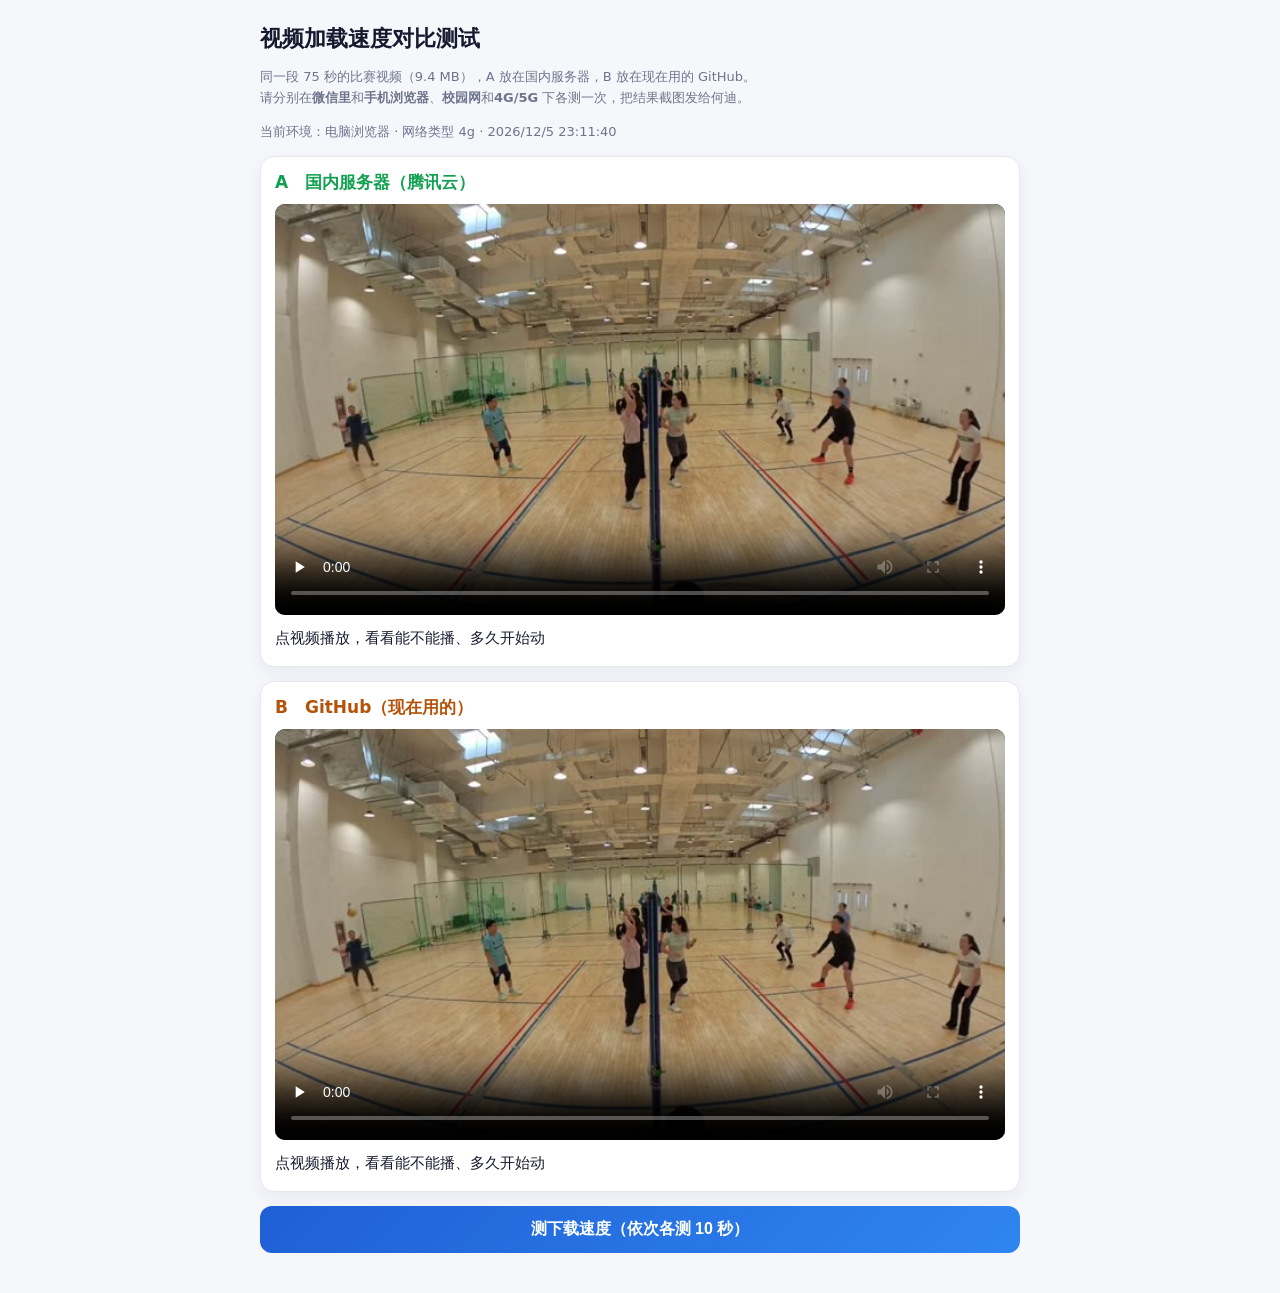
==== speedtest.html @ 481b4937 "临时测试页：国内服务器 vs GitHub 视频加载速度对比" ====
<!doctype html>
<html lang="zh-CN">
<head>
<meta charset="utf-8">
<meta name="viewport" content="width=device-width, initial-scale=1">
<title>视频加载速度对比测试</title>
<style>
  body { margin: 0; font-family: "PingFang SC", "Microsoft YaHei", system-ui, sans-serif; background: #f6f7fb; color: #161a2e; }
  main { max-width: 760px; margin: 0 auto; padding: 18px 14px 40px; }
  h1 { font-size: 22px; margin: 6px 0 4px; }
  .muted { color: #6e748c; font-size: 13px; line-height: 1.6; }
  .card { background: #fff; border: 1px solid #e6e8f0; border-radius: 14px; padding: 14px; margin-top: 14px; box-shadow: 0 6px 18px rgba(20, 30, 70, .06); }
  .card h2 { font-size: 17px; margin: 0 0 10px; }
  video { width: 100%; aspect-ratio: 16/9; background: #0d0f1a; border-radius: 10px; display: block; }
  .res { margin-top: 10px; font-size: 15px; line-height: 1.8; }
  .res b { color: #1f5fd6; }
  button { margin-top: 14px; width: 100%; padding: 13px; font-size: 16px; border: none; border-radius: 12px; color: #fff; background: linear-gradient(135deg, #1f5fd6, #2f86f0); font-weight: 600; }
  button:disabled { opacity: .5; }
  .tagA { color: #12a150; } .tagB { color: #b45309; }
</style>
</head>
<body>
<main>
  <h1>视频加载速度对比测试</h1>
  <p class="muted">同一段 75 秒的比赛视频（9.4 MB），A 放在国内服务器，B 放在现在用的 GitHub。<br>
    请分别在<b>微信里</b>和<b>手机浏览器</b>、<b>校园网</b>和<b>4G/5G</b> 下各测一次，把结果截图发给何迪。</p>
  <p class="muted" id="env"></p>

  <div class="card">
    <h2 class="tagA">A　国内服务器（腾讯云）</h2>
    <video id="va" playsinline controls preload="none" poster="videos/7a551708b2f6/02.jpg"></video>
    <div class="res" id="ra">点视频播放，看看能不能播、多久开始动</div>
  </div>
  <div class="card">
    <h2 class="tagB">B　GitHub（现在用的）</h2>
    <video id="vb" playsinline controls preload="none" poster="videos/7a551708b2f6/02.jpg"></video>
    <div class="res" id="rb">点视频播放，看看能不能播、多久开始动</div>
  </div>

  <button id="speed">测下载速度（依次各测 10 秒）</button>
  <div class="card" id="sum" style="display:none"></div>
</main>
<script>
  const SIZE = 9815182, DUR = 74.7;
  const SRC = {
    a: 'https://volleyball-d1gturaysfa4622a2-1507487371.tcloudbaseapp.com/speedtest/02.mp4',
    b: 'videos/7a551708b2f6/02.mp4',
  };
  const ua = navigator.userAgent, conn = navigator.connection && navigator.connection.effectiveType;
  document.getElementById('env').textContent = '当前环境：' + (/MicroMessenger/i.test(ua) ? '微信内置浏览器' : /iPhone|iPad/.test(ua) ? '苹果手机浏览器' : /Android/.test(ua) ? '安卓手机浏览器' : '电脑浏览器')
    + (conn ? ' · 网络类型 ' + conn : '') + ' · ' + new Date().toLocaleString('zh-CN', { hour12: false });
  const kbps = (bytes, s) => bytes / 1024 / s >= 1024 ? (bytes / 1048576 / s).toFixed(1) + ' MB/s' : Math.round(bytes / 1024 / s) + ' KB/s';
  const results = { a: {}, b: {} };

  // 点播放：记录从点击到真正开始播放的时间、以及前 20 秒里卡顿缓冲的次数
  for (const k of ['a', 'b']) {
    const v = document.getElementById('v' + k), out = document.getElementById('r' + k);
    v.src = SRC[k] + '?t=' + Date.now();
    let t0 = 0, stalls = 0, started = false;
    v.addEventListener('play', () => { if (!started) { t0 = performance.now(); out.textContent = '加载中…'; } });
    v.addEventListener('waiting', () => { if (started && v.currentTime < 20) stalls++; });
    v.addEventListener('playing', () => {
      if (started) return;
      started = true;
      const s = (performance.now() - t0) / 1000;
      results[k].start = s;
      out.innerHTML = `✅ 能播放 · 从点击到开始播放 <b>${s.toFixed(1)} 秒</b>`;
      setTimeout(() => { results[k].stalls = stalls; out.innerHTML += `<br>前 20 秒卡顿缓冲 <b>${stalls} 次</b>`; }, 20000);
    });
    v.addEventListener('error', () => { results[k].error = true; out.innerHTML = '❌ <b>播放失败</b>（错误码 ' + (v.error && v.error.code) + '）'; });
    // 同时只播一个，避免互相抢网速
    v.addEventListener('play', () => { const o = document.getElementById(k === 'a' ? 'vb' : 'va'); o.pause(); });
  }

  // 测下载速度：让视频预加载 10 秒，按已缓冲的比例估算下载量（跨域也能测）
  function measure(k) {
    return new Promise(done => {
      const v = document.createElement('video');
      v.muted = true; v.preload = 'auto'; v.playsInline = true;
      v.src = SRC[k] + '?m=' + Date.now();
      const t0 = performance.now();
      let failed = false;
      v.onerror = () => { failed = true; };
      v.load();
      setTimeout(() => {
        const s = (performance.now() - t0) / 1000;
        let sec = 0;
        try { for (let i = 0; i < v.buffered.length; i++) sec = Math.max(sec, v.buffered.end(i)); } catch (e) { }
        const bytes = SIZE * Math.min(1, sec / DUR);
        v.removeAttribute('src'); v.load();
        done(failed ? null : { bytes, s, sec });
      }, 10000);
    });
  }
  document.getElementById('speed').onclick = async e => {
    const btn = e.target; btn.disabled = true;
    const sum = document.getElementById('sum'); sum.style.display = 'block';
    document.querySelectorAll('video').forEach(v => v.pause());
    sum.innerHTML = '正在测 A 国内服务器…（10 秒）';
    const a = await measure('a');
    sum.innerHTML = '正在测 B GitHub…（10 秒）';
    const b = await measure('b');
    const line = (name, r) => r ? `${name}：10 秒内下载约 <b>${(r.bytes / 1048576).toFixed(1)} MB</b>（约 ${r.sec.toFixed(0)} 秒的视频），速度约 <b>${kbps(r.bytes, r.s)}</b>` : `${name}：❌ <b>下载失败</b>`;
    sum.innerHTML = `<div class="res">${line('<span class="tagA">A 国内</span>', a)}<br>${line('<span class="tagB">B GitHub</span>', b)}</div>
      <p class="muted">${document.getElementById('env').textContent}</p><p class="muted">请截图这一屏发给何迪。</p>`;
    btn.disabled = false; btn.textContent = '再测一次';
  };
</script>
</body>
</html>
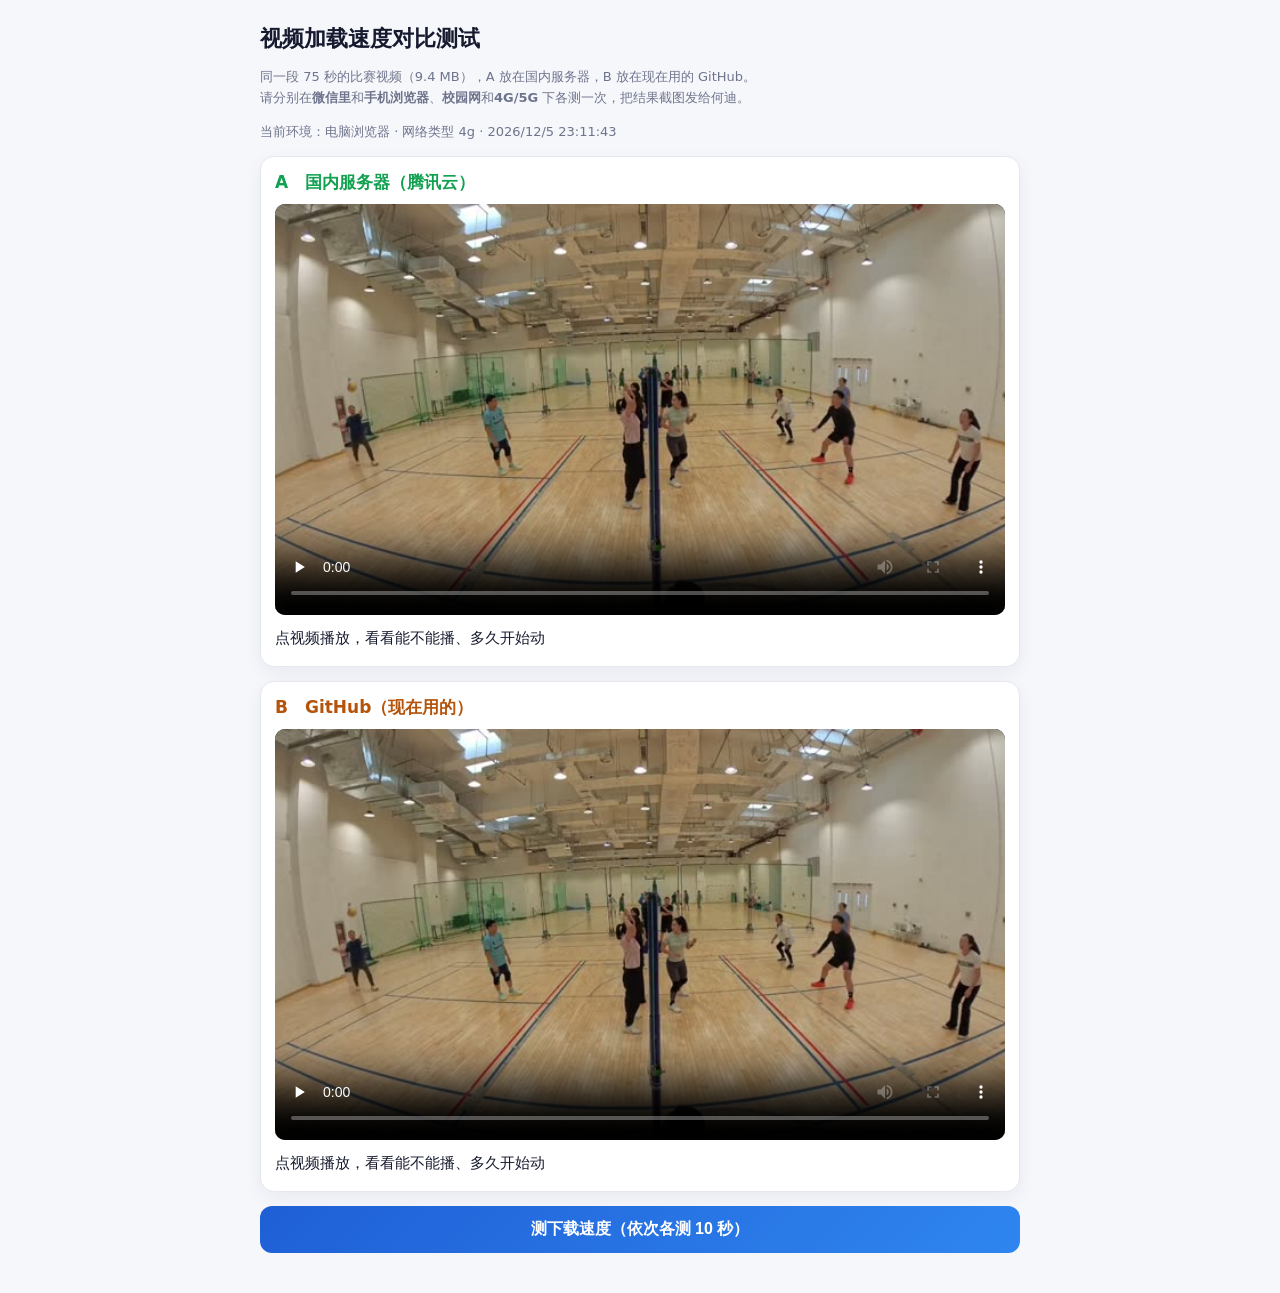
==== commit c6f2c6b9: "测试页：A 改用复变环境国内节点" ====
--- a/speedtest.html
+++ b/speedtest.html
@@ -43,7 +43,7 @@
 <script>
   const SIZE = 9815182, DUR = 74.7;
   const SRC = {
-    a: 'https://volleyball-d1gturaysfa4622a2-1507487371.tcloudbaseapp.com/speedtest/02.mp4',
+    a: 'https://fubian-d6g8u2u9d2f52010b-1475289034.tcloudbaseapp.com/vv-speedtest/02.mp4',
     b: 'videos/7a551708b2f6/02.mp4',
   };
   const ua = navigator.userAgent, conn = navigator.connection && navigator.connection.effectiveType;
